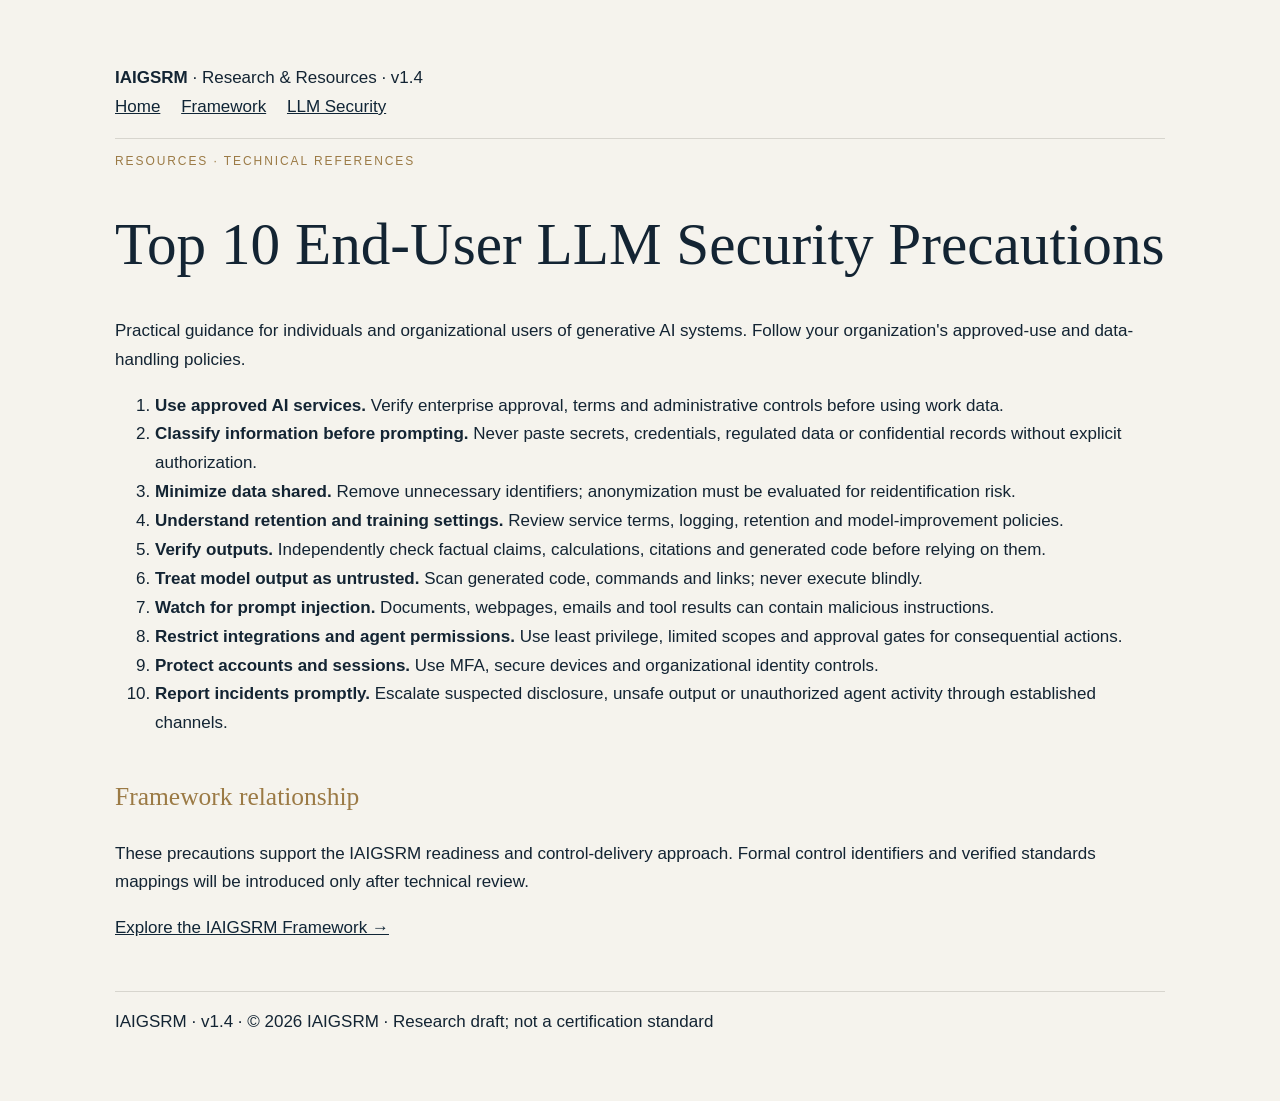
==== llm-security-precautions.html @ fe29a4d3 "v1.4: add Top 10 end-user LLM security precautions" ====
<!doctype html><html lang="en"><head><meta charset="utf-8"><meta name="viewport" content="width=device-width,initial-scale=1"><title>Top 10 LLM Security Precautions | IAIGSRM</title><style>body{font:17px/1.7 Arial,sans-serif;color:#132433;background:#f5f3ed;max-width:1050px;margin:auto;padding:3rem}h1,h2,h3{font-family:Georgia,serif;font-weight:normal}h1{font-size:clamp(2.3rem,5vw,3.7rem);line-height:1.12}h2{color:#9b7a45;margin-top:2.3rem}a{color:#102536}header,footer{border-bottom:1px solid #d7d5ce;padding:1rem 0}footer{border-top:1px solid #d7d5ce;border-bottom:0;margin-top:3rem}.eyebrow{font-size:.75rem;letter-spacing:.16em;text-transform:uppercase;color:#9b7a45}nav a{margin-right:1.3rem}@media(max-width:600px){body{padding:1.2rem}}</style></head><body><header><strong>IAIGSRM</strong> · Research &amp; Resources · v1.4 <nav><a href="index.html">Home</a><a href="framework.html">Framework</a><a href="llm-security-precautions.html">LLM Security</a></nav></header><main><p class="eyebrow">Resources · Technical References</p><h1>Top 10 End-User LLM Security Precautions</h1><p>Practical guidance for individuals and organizational users of generative AI systems. Follow your organization's approved-use and data-handling policies.</p><ol><li><strong>Use approved AI services.</strong> Verify enterprise approval, terms and administrative controls before using work data.</li><li><strong>Classify information before prompting.</strong> Never paste secrets, credentials, regulated data or confidential records without explicit authorization.</li><li><strong>Minimize data shared.</strong> Remove unnecessary identifiers; anonymization must be evaluated for reidentification risk.</li><li><strong>Understand retention and training settings.</strong> Review service terms, logging, retention and model-improvement policies.</li><li><strong>Verify outputs.</strong> Independently check factual claims, calculations, citations and generated code before relying on them.</li><li><strong>Treat model output as untrusted.</strong> Scan generated code, commands and links; never execute blindly.</li><li><strong>Watch for prompt injection.</strong> Documents, webpages, emails and tool results can contain malicious instructions.</li><li><strong>Restrict integrations and agent permissions.</strong> Use least privilege, limited scopes and approval gates for consequential actions.</li><li><strong>Protect accounts and sessions.</strong> Use MFA, secure devices and organizational identity controls.</li><li><strong>Report incidents promptly.</strong> Escalate suspected disclosure, unsafe output or unauthorized agent activity through established channels.</li></ol><h2>Framework relationship</h2><p>These precautions support the IAIGSRM readiness and control-delivery approach. Formal control identifiers and verified standards mappings will be introduced only after technical review.</p><p><a href="framework.html">Explore the IAIGSRM Framework →</a></p></main><footer>IAIGSRM · v1.4 · © 2026 IAIGSRM · Research draft; not a certification standard</footer></body></html>
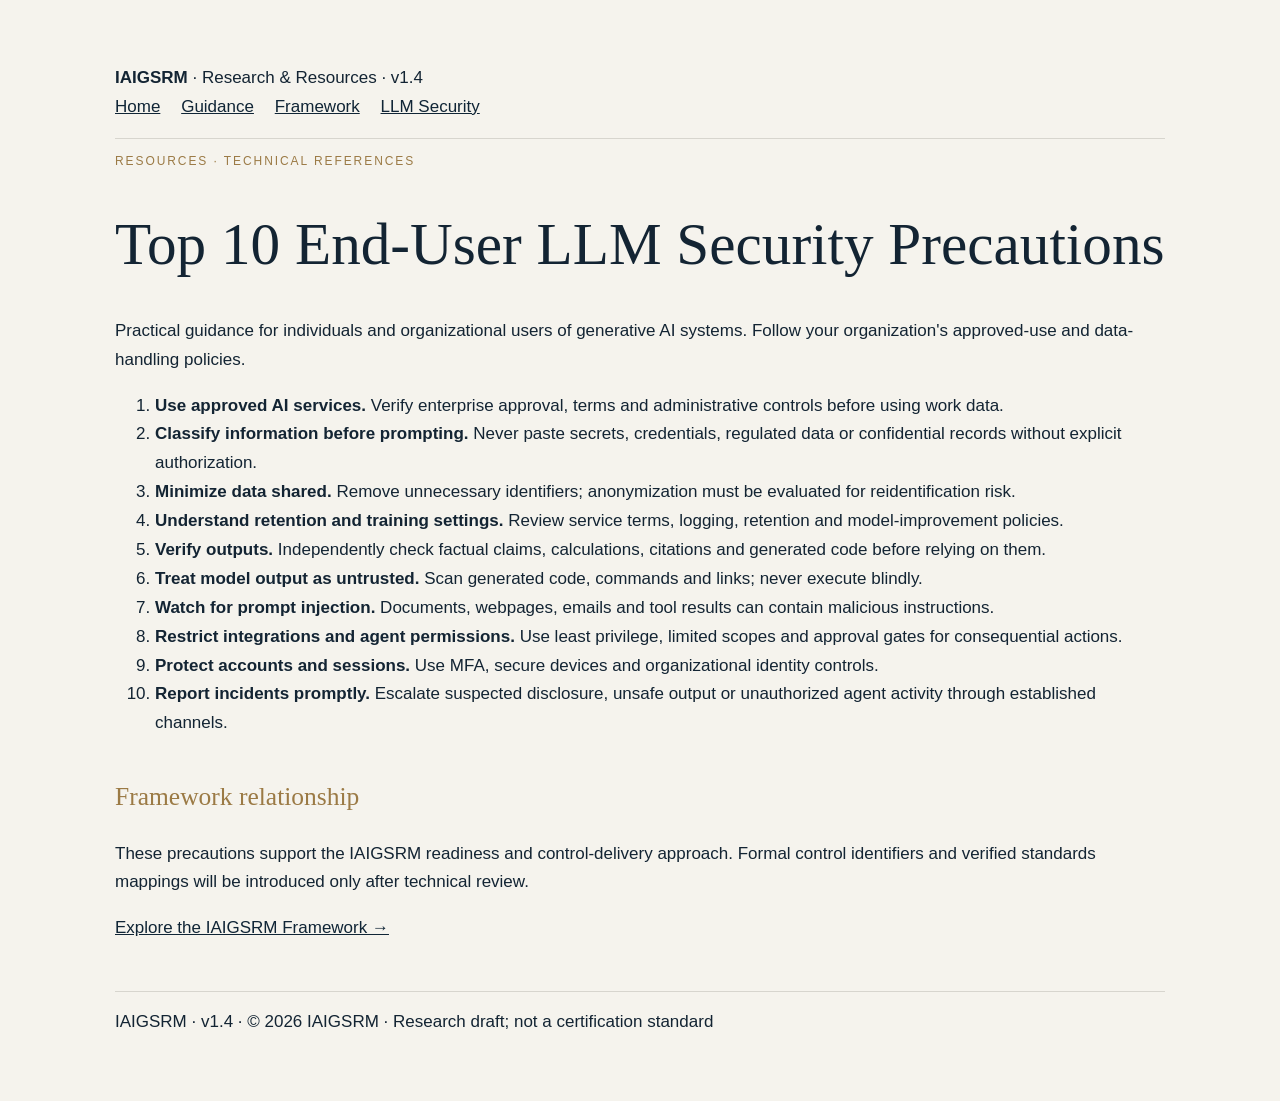
==== commit 4357ae29: "v1.5: add navigation from LLM security article to guidance section" ====
--- a/llm-security-precautions.html
+++ b/llm-security-precautions.html
@@ -1 +1 @@
-<!doctype html><html lang="en"><head><meta charset="utf-8"><meta name="viewport" content="width=device-width,initial-scale=1"><title>Top 10 LLM Security Precautions | IAIGSRM</title><style>body{font:17px/1.7 Arial,sans-serif;color:#132433;background:#f5f3ed;max-width:1050px;margin:auto;padding:3rem}h1,h2,h3{font-family:Georgia,serif;font-weight:normal}h1{font-size:clamp(2.3rem,5vw,3.7rem);line-height:1.12}h2{color:#9b7a45;margin-top:2.3rem}a{color:#102536}header,footer{border-bottom:1px solid #d7d5ce;padding:1rem 0}footer{border-top:1px solid #d7d5ce;border-bottom:0;margin-top:3rem}.eyebrow{font-size:.75rem;letter-spacing:.16em;text-transform:uppercase;color:#9b7a45}nav a{margin-right:1.3rem}@media(max-width:600px){body{padding:1.2rem}}</style></head><body><header><strong>IAIGSRM</strong> · Research &amp; Resources · v1.4 <nav><a href="index.html">Home</a><a href="framework.html">Framework</a><a href="llm-security-precautions.html">LLM Security</a></nav></header><main><p class="eyebrow">Resources · Technical References</p><h1>Top 10 End-User LLM Security Precautions</h1><p>Practical guidance for individuals and organizational users of generative AI systems. Follow your organization's approved-use and data-handling policies.</p><ol><li><strong>Use approved AI services.</strong> Verify enterprise approval, terms and administrative controls before using work data.</li><li><strong>Classify information before prompting.</strong> Never paste secrets, credentials, regulated data or confidential records without explicit authorization.</li><li><strong>Minimize data shared.</strong> Remove unnecessary identifiers; anonymization must be evaluated for reidentification risk.</li><li><strong>Understand retention and training settings.</strong> Review service terms, logging, retention and model-improvement policies.</li><li><strong>Verify outputs.</strong> Independently check factual claims, calculations, citations and generated code before relying on them.</li><li><strong>Treat model output as untrusted.</strong> Scan generated code, commands and links; never execute blindly.</li><li><strong>Watch for prompt injection.</strong> Documents, webpages, emails and tool results can contain malicious instructions.</li><li><strong>Restrict integrations and agent permissions.</strong> Use least privilege, limited scopes and approval gates for consequential actions.</li><li><strong>Protect accounts and sessions.</strong> Use MFA, secure devices and organizational identity controls.</li><li><strong>Report incidents promptly.</strong> Escalate suspected disclosure, unsafe output or unauthorized agent activity through established channels.</li></ol><h2>Framework relationship</h2><p>These precautions support the IAIGSRM readiness and control-delivery approach. Formal control identifiers and verified standards mappings will be introduced only after technical review.</p><p><a href="framework.html">Explore the IAIGSRM Framework →</a></p></main><footer>IAIGSRM · v1.4 · © 2026 IAIGSRM · Research draft; not a certification standard</footer></body></html>+<!doctype html><html lang="en"><head><meta charset="utf-8"><meta name="viewport" content="width=device-width,initial-scale=1"><title>Top 10 LLM Security Precautions | IAIGSRM</title><style>body{font:17px/1.7 Arial,sans-serif;color:#132433;background:#f5f3ed;max-width:1050px;margin:auto;padding:3rem}h1,h2,h3{font-family:Georgia,serif;font-weight:normal}h1{font-size:clamp(2.3rem,5vw,3.7rem);line-height:1.12}h2{color:#9b7a45;margin-top:2.3rem}a{color:#102536}header,footer{border-bottom:1px solid #d7d5ce;padding:1rem 0}footer{border-top:1px solid #d7d5ce;border-bottom:0;margin-top:3rem}.eyebrow{font-size:.75rem;letter-spacing:.16em;text-transform:uppercase;color:#9b7a45}nav a{margin-right:1.3rem}@media(max-width:600px){body{padding:1.2rem}}</style></head><body><header><strong>IAIGSRM</strong> · Research &amp; Resources · v1.4 <nav><a href="index.html">Home</a><a href="index.html#guidance">Guidance</a><a href="framework.html">Framework</a><a href="llm-security-precautions.html">LLM Security</a></nav></header><main><p class="eyebrow">Resources · Technical References</p><h1>Top 10 End-User LLM Security Precautions</h1><p>Practical guidance for individuals and organizational users of generative AI systems. Follow your organization's approved-use and data-handling policies.</p><ol><li><strong>Use approved AI services.</strong> Verify enterprise approval, terms and administrative controls before using work data.</li><li><strong>Classify information before prompting.</strong> Never paste secrets, credentials, regulated data or confidential records without explicit authorization.</li><li><strong>Minimize data shared.</strong> Remove unnecessary identifiers; anonymization must be evaluated for reidentification risk.</li><li><strong>Understand retention and training settings.</strong> Review service terms, logging, retention and model-improvement policies.</li><li><strong>Verify outputs.</strong> Independently check factual claims, calculations, citations and generated code before relying on them.</li><li><strong>Treat model output as untrusted.</strong> Scan generated code, commands and links; never execute blindly.</li><li><strong>Watch for prompt injection.</strong> Documents, webpages, emails and tool results can contain malicious instructions.</li><li><strong>Restrict integrations and agent permissions.</strong> Use least privilege, limited scopes and approval gates for consequential actions.</li><li><strong>Protect accounts and sessions.</strong> Use MFA, secure devices and organizational identity controls.</li><li><strong>Report incidents promptly.</strong> Escalate suspected disclosure, unsafe output or unauthorized agent activity through established channels.</li></ol><h2>Framework relationship</h2><p>These precautions support the IAIGSRM readiness and control-delivery approach. Formal control identifiers and verified standards mappings will be introduced only after technical review.</p><p><a href="framework.html">Explore the IAIGSRM Framework →</a></p></main><footer>IAIGSRM · v1.4 · © 2026 IAIGSRM · Research draft; not a certification standard</footer></body></html>
